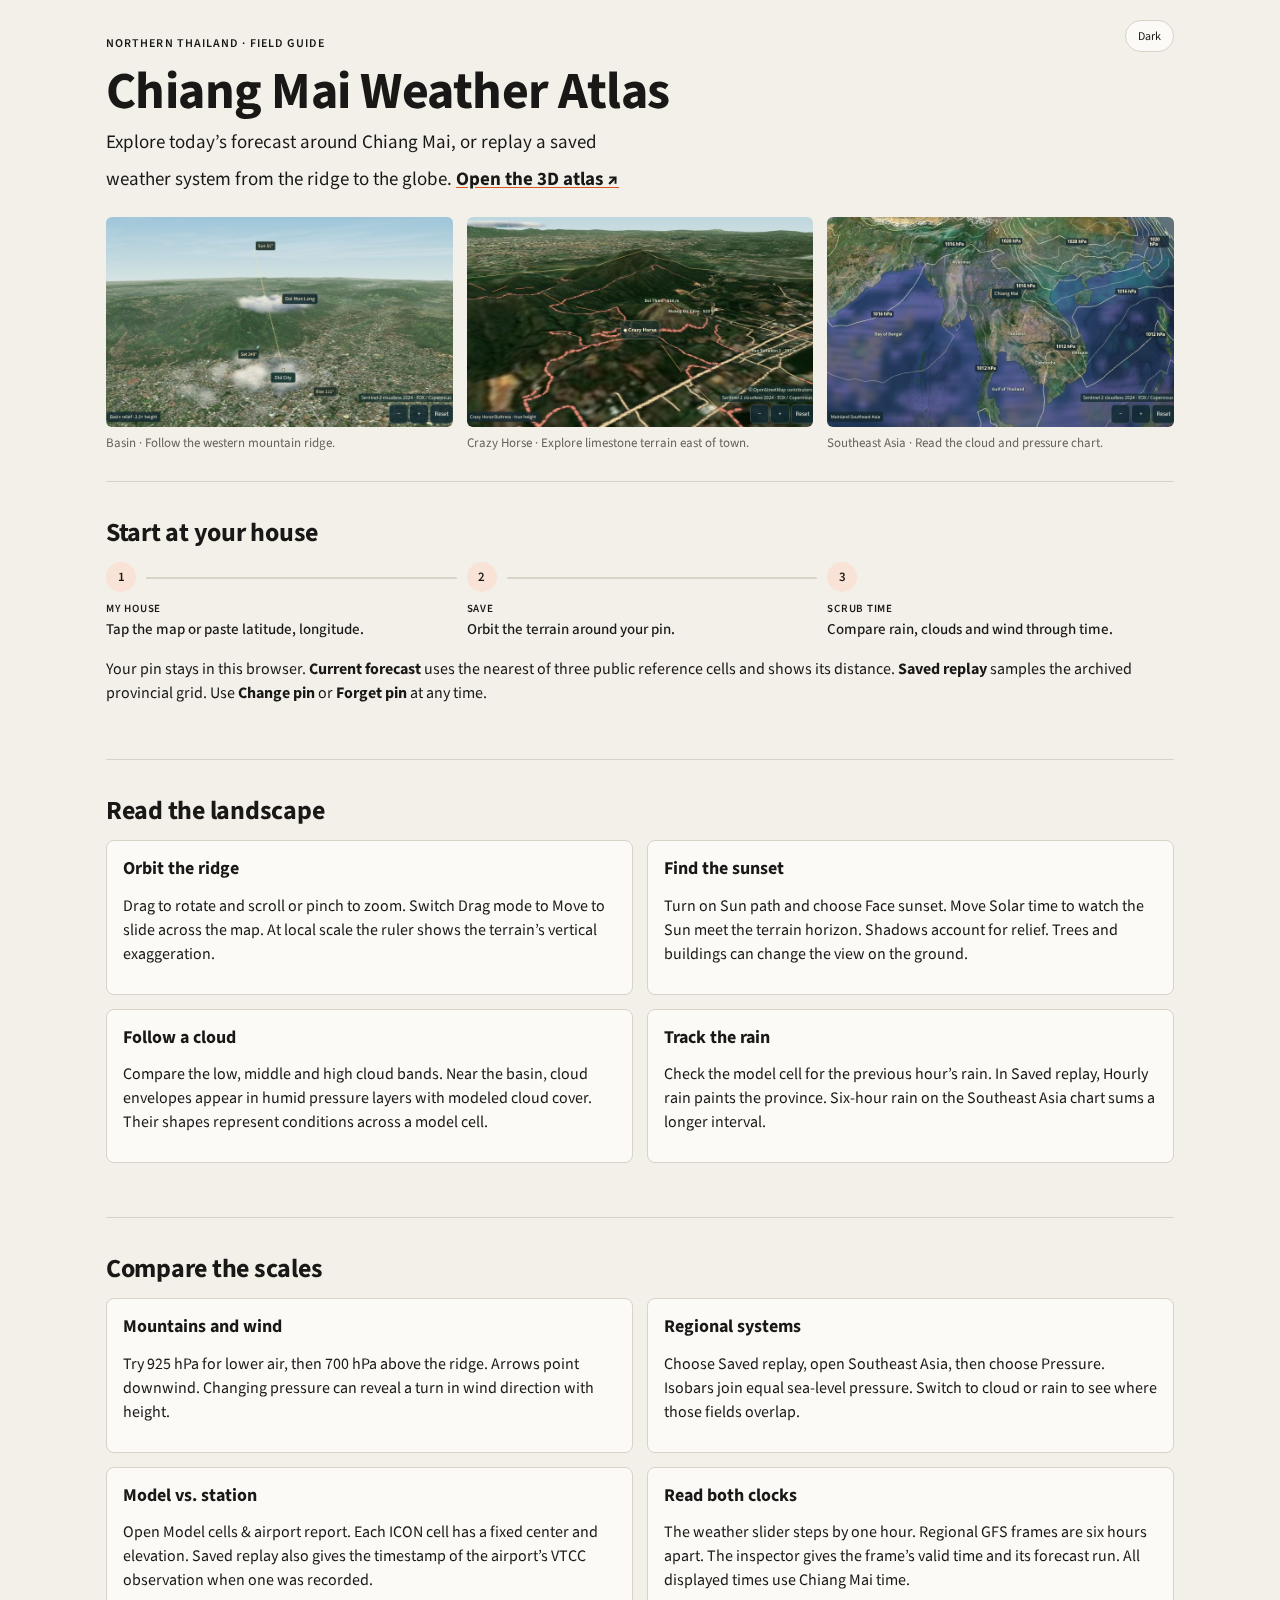
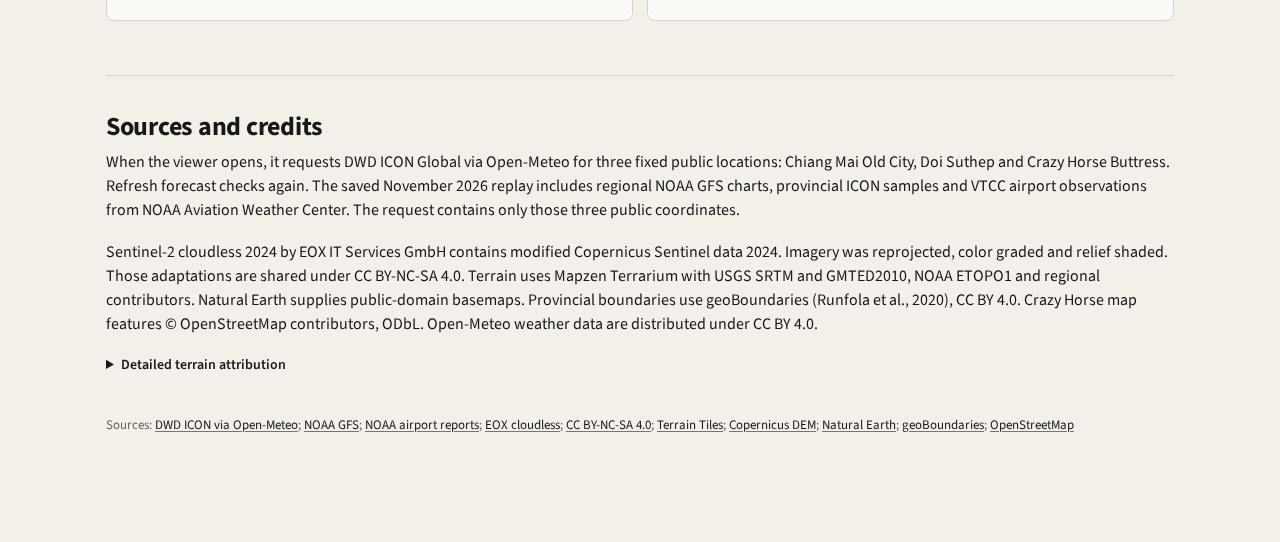
==== index.html @ d2d4d64f "Publish the Chiang Mai weather field guide and 3D explorer" ====
<!doctype html>
<html lang="en"><head><meta http-equiv="Content-Security-Policy" content="default-src 'none'; script-src 'self' 'sha256-xn8IYVAVYwqFWPfPCbntlvoXPFOeqC4NJc8bi4zVxy8='; connect-src 'self'; img-src 'self' data: blob:; style-src 'self' 'unsafe-inline'; font-src 'self'; base-uri 'none'; form-action 'none'; object-src 'none'"><meta name="robots" content="noindex, nofollow, noimageindex"><meta name="referrer" content="no-referrer"><meta charset="utf-8"><meta name="viewport" content="width=device-width,initial-scale=1"><meta name="color-scheme" content="light dark"><script>(function () {
  const root = document.documentElement;
  try {
    const saved = localStorage.getItem('page-render-theme');
    if (saved === 'light' || saved === 'dark') root.dataset.theme = saved;
  } catch (error) {}
  document.addEventListener('DOMContentLoaded', function () {
    const button = document.querySelector('.theme-switch');
    const system = matchMedia('(prefers-color-scheme: dark)');
    function dark() { return root.dataset.theme ? root.dataset.theme === 'dark' : system.matches; }
    function paint() {
      button.textContent = dark() ? 'Light' : 'Dark';
      button.setAttribute('aria-label', 'Switch to ' + (dark() ? 'light' : 'dark') + ' mode');
    }
    button.addEventListener('click', function () {
      root.dataset.theme = dark() ? 'light' : 'dark';
      try { localStorage.setItem('page-render-theme', root.dataset.theme); } catch (error) {}
      paint();
    });
    system.addEventListener('change', paint);
    paint();
  });
})();
</script><title>Chiang Mai Weather Atlas</title><style>
:root{--bg:#f3f0e9;--panel:#fbfaf6;--ink:#191817;--mut:#68635c;--hair:#d9d3c7;--track:#e7e2d7;--acc:#d9531e;--accs:#f8e3d6;--good:#2f7d4f;--goods:#f1f5ef;--warn:#805700;--warns:#f5ecd6;--bad:#b23a2e;--bads:#f7e8e4;--info:#435b72;--infos:#e7edf2;--font:"Inter","Helvetica Neue",Arial,sans-serif;--mono:"Inter","Helvetica Neue",Arial,sans-serif;--display:"Space Grotesk","Helvetica Neue",Arial,sans-serif;--code:"JetBrains Mono",ui-monospace,Menlo,monospace;--r:8px;--rs:6px;--pad:16px;--weight:700}
@media (prefers-color-scheme: dark){:root:not([data-theme="light"]){--bg:#0d0e10;--panel:#141518;--ink:#ece8e1;--mut:#8b8780;--hair:#24262a;--track:#17181b;--acc:#f2a541;--accs:#302415;--good:#5cc47e;--goods:#14291b;--warn:#f2c14e;--warns:#211b0d;--bad:#ef6a5a;--bads:#301a18;--info:#9bbad8;--infos:#192633}}
:root[data-theme="dark"]{--bg:#0d0e10;--panel:#141518;--ink:#ece8e1;--mut:#8b8780;--hair:#24262a;--track:#17181b;--acc:#f2a541;--accs:#302415;--good:#5cc47e;--goods:#14291b;--warn:#f2c14e;--warns:#211b0d;--bad:#ef6a5a;--bads:#301a18;--info:#9bbad8;--infos:#192633}
.theme-switch{position:absolute;top:20px;right:16px;background:var(--panel);color:var(--ink);border:1px solid var(--hair);border-radius:20px;padding:6px 12px;font-size:12px;min-height:32px}
@media (prefers-color-scheme: dark){:root:not([data-theme="light"]) .gallery-caption{position:absolute;left:0;right:0;bottom:0;padding:22px 8px 6px;background:linear-gradient(transparent,rgba(0,0,0,.85));color:#fff}:root:not([data-theme="light"]) .gallery-caption small{color:#cfcac2}:root:not([data-theme="light"]) .gallery-heading h2{font-family:"Archivo",sans-serif;text-transform:uppercase;letter-spacing:.02em;font-weight:800}}
:root[data-theme="dark"] .gallery-caption{position:absolute;left:0;right:0;bottom:0;padding:22px 8px 6px;background:linear-gradient(transparent,rgba(0,0,0,.85));color:#fff}:root[data-theme="dark"] .gallery-caption small{color:#cfcac2}:root[data-theme="dark"] .gallery-heading h2{font-family:"Archivo",sans-serif;text-transform:uppercase;letter-spacing:.02em;font-weight:800}
*{box-sizing:border-box;min-width:0}
html{-webkit-text-size-adjust:100%;overflow-wrap:anywhere}
body{margin:0;background:var(--bg);color:var(--ink);font:16px/1.5 var(--font);font-style:normal}
.wrap{max-width:1040px;margin:0 auto;padding:28px 16px 64px}
h1{font:var(--weight) clamp(30px,6vw,52px)/1.05 var(--display);letter-spacing:-.01em;margin:6px 0 10px}
h2{font:var(--weight) 26px/1.15 var(--display);letter-spacing:-.01em;margin:0 0 4px}
h3{font:700 18px/1.25 var(--font);margin:0 0 6px}
p{margin:8px 0 12px}code{font-family:var(--code);font-size:.82em;overflow-wrap:anywhere}
a{color:var(--acc);text-underline-offset:2px}a:focus-visible,summary:focus-visible,.tscroll:focus-visible{outline:2px solid var(--acc);outline-offset:3px}
section{padding:36px 0 8px;border-top:1px solid var(--hair);margin-top:28px}
.block{margin-bottom:18px}.block-label{margin-bottom:10px}
.eyebrow{font:600 12px/1.3 var(--mono);text-transform:uppercase;letter-spacing:.09em;color:var(--mut)}
.lab{font:600 11px/1.3 var(--mono);text-transform:uppercase;letter-spacing:.08em;color:var(--mut)}
.sub{color:var(--mut);margin:0 0 18px;max-width:64ch}.verdict,.size-lead{font-size:19px;max-width:60ch}
.panel{background:var(--panel);border:1px solid var(--hair);border-radius:var(--r);padding:16px}
.tone-accent{--tone:var(--acc);--soft:var(--accs)}.tone-good{--tone:var(--good);--soft:var(--goods)}
.tone-warn{--tone:var(--warn);--soft:var(--warns)}.tone-bad{--tone:var(--bad);--soft:var(--bads)}
.tone-info{--tone:var(--info);--soft:var(--infos)}.tone-mute{--tone:var(--mut);--soft:var(--track)}
.flow-row{list-style:none;padding:0;margin:14px 0 18px;display:grid;grid-auto-flow:column;grid-auto-columns:minmax(0,1fr);gap:14px}
.node{position:relative;display:flex;flex-direction:column;gap:10px;min-width:0}
.node .step{position:relative;z-index:1;width:30px;height:30px;border-radius:50%;background:var(--soft);color:var(--tone);font:600 13px/30px var(--mono);text-align:center;flex:0 0 30px}
.node:not(:last-child)::after{content:"";position:absolute;top:15px;left:40px;right:-4px;height:2px;border-radius:1px;background:var(--hair)}
.node .body{display:flex;flex-direction:column;gap:3px;min-width:0}
.node .k{font:600 11px/1.3 var(--mono);text-transform:uppercase;letter-spacing:.07em;color:var(--mut)}.node .v{font-size:15px;font-weight:500;line-height:1.35;color:var(--ink);overflow-wrap:anywhere}
.tiles{display:grid;grid-template-columns:repeat(auto-fit,minmax(min(140px,100%),1fr));gap:10px;margin:14px 0}
.tile{background:var(--panel);border:1px solid var(--hair);border-radius:var(--r);padding:14px}
.tile .n{font:var(--weight) clamp(26px,4.6vw,38px)/1 var(--display);letter-spacing:-.01em;color:var(--tone)}
.tile .t{font-size:13px;color:var(--mut);margin-top:6px}.tile.tone-warn,.tile.tone-bad{background:var(--soft)}
.brow{display:flex;flex-direction:column;gap:6px;margin:12px 0;font-size:14px}.brow:first-child{margin-top:0}
.bhead{display:flex;justify-content:space-between;align-items:baseline;gap:12px}
.bs{width:100%;height:10px;display:block;overflow:visible}.bl{color:var(--ink)}
.bv{font:600 14px/1.2 var(--mono);font-variant-numeric:tabular-nums;color:var(--ink);text-align:right;white-space:nowrap}
.track{fill:var(--track)}.fill{fill:var(--tone)}
.legend{display:flex;gap:14px;flex-wrap:wrap;font-size:12.5px;color:var(--mut);margin-top:8px}.sw{display:inline-block;width:10px;height:10px;border-radius:2px;margin-inline-end:5px;vertical-align:-1px;background:var(--tone)}
.tag{display:inline-block;font:600 12px/1 var(--mono);text-transform:uppercase;letter-spacing:.08em;padding:6px 9px;border-radius:var(--rs);background:var(--tone);color:var(--panel)}.threshold{stroke:var(--ink);stroke-width:1;vector-effect:non-scaling-stroke}
.card-grid{display:grid;gap:14px;margin-top:14px}.card{background:var(--panel);border:1px solid var(--hair);border-radius:var(--r);padding:var(--pad)}
.card.compact{padding:14px}.chead{position:relative}.ranked>.chead{padding-inline-start:60px;min-height:46px}
.rank{position:absolute;inset-inline-start:0;top:0;font:var(--weight) 46px/.9 var(--display);letter-spacing:-.01em;color:var(--acc);max-width:54px;overflow-wrap:anywhere}
.meta{display:flex;gap:6px;flex-wrap:wrap}.chip{display:inline-block;font-size:12px;padding:3px 8px;border-radius:var(--rs);background:var(--soft);color:var(--tone)}
h2 .chip{font:600 11px/1.3 var(--mono);text-transform:uppercase;vertical-align:middle;letter-spacing:.08em}
.today{font-size:14.5px;margin:12px 0 10px}.today .lab{margin-inline-end:6px}.facts{margin:6px 0 8px;padding-inline-start:18px;font-size:14px}.facts li{margin:3px 0}
.fold{margin-top:10px;font-size:14px}.fold summary{cursor:pointer;color:var(--acc);font-weight:600}.fold p{color:var(--mut);margin:8px 0 0}
.callout-panel{background:var(--soft);border-radius:var(--r);padding:var(--pad)}.callout-panel .lab{color:var(--tone);margin-bottom:8px}
.nogrid{display:flex;flex-wrap:wrap;gap:6px;margin-top:10px}.nogrid .chip{font-size:13px;border:1px solid var(--hair);padding:4px 8px}
.xrow{display:grid;grid-template-columns:repeat(auto-fit,minmax(min(240px,100%),1fr));gap:10px;margin-top:8px}
.xcard{background:var(--panel);border:1px solid var(--hair);border-radius:var(--r);padding:12px;font-size:13.5px}.xcard p{margin:5px 0 6px}.xwho{font-weight:700}.xd{font-weight:400;color:var(--mut);font-size:12px;margin-inline-start:4px}
.twocol,.cols-2{display:grid;grid-template-columns:repeat(2,minmax(0,1fr));gap:14px}.cols-3{grid-template-columns:repeat(3,minmax(0,1fr))}.cols-1{grid-template-columns:minmax(0,1fr)}
table{width:100%;border-collapse:collapse;font-size:14px;min-width:480px}
th{font:600 11px/1.3 var(--mono);text-transform:uppercase;letter-spacing:.06em;color:var(--mut);text-align:left;padding:8px;border-bottom:1px solid var(--hair)}
td{padding:9px 8px;border-bottom:1px solid var(--hair);vertical-align:top;max-width:400px}td[class^=tone-]{color:var(--tone)}.numeric{text-align:right;font-variant-numeric:tabular-nums}.m{color:var(--mut);font-size:13px}.tscroll{overflow-x:auto;max-width:100%}
.gloss{display:flex;gap:8px 18px;flex-wrap:wrap;font-size:13.5px;color:var(--mut);margin:14px 0 0}.gloss b{color:var(--ink)}
.image-grid{display:grid;grid-template-columns:repeat(auto-fill,minmax(min(var(--image-min),100%),1fr));gap:14px}
figure{margin:0}.image-box{aspect-ratio:8/5;background:var(--track);border-radius:var(--rs);overflow:hidden}.image-box a{display:block;height:100%}.image-box img{width:100%;height:100%;display:block}.fit-cover{object-fit:cover}.fit-contain{object-fit:contain}
figcaption,.note{font-size:13px;color:var(--mut);margin:6px 0 0}
.timeline-row{display:grid;grid-template-columns:minmax(70px,140px) minmax(0,1fr);gap:14px;padding:12px 0}.timeline-row+.timeline-row{border-top:1px solid var(--hair)}.when{font:500 12px/1.5 var(--mono);color:var(--tone)}
.kv-grid{display:grid;gap:14px;margin:0}.kv-grid dd{margin:6px 0 0}.text .tone-mute{color:var(--mut)}.text .tone-good,.text .tone-warn,.text .tone-bad,.text .tone-info{color:var(--tone)}
footer{margin-top:40px;font-size:13px;color:var(--mut)}
@media(max-width:720px){
 .tiles{grid-template-columns:repeat(2,minmax(0,1fr))}
 .compact,.twocol,.kv-grid{grid-template-columns:minmax(0,1fr)}
 .flow-row{grid-auto-flow:row;gap:0}.node{flex-direction:row;gap:14px;padding-bottom:16px}.node:last-child{padding-bottom:0}
 .node:not(:last-child)::after{top:34px;bottom:4px;left:14px;right:auto;width:2px;height:auto}.node .body{padding-top:5px}.rank{font-size:36px}.ranked>.chead{padding-inline-start:48px}
}

.block.bars{background:var(--panel);border:1px solid var(--hair);border-radius:var(--r);padding:16px}
.card .block.bars{background:none;border:0;padding:0;margin:10px 0}
.callout-panel.tone-bad{background:var(--panel);border:1px solid var(--hair)}
.cardlink{margin:8px 0 0;font-size:14px}
.verdict{margin-bottom:24px}

/* Ink applies to all report blocks through the shared tokens. */
[data-page-theme="ink"] h3{font-family:var(--display)}
[data-page-theme="ink"] .wrap{max-width:1100px;position:relative}
[data-page-theme="ink"] header{padding-inline-end:76px}
[data-page-theme="ink"] .tag{background:var(--soft);color:var(--tone)}
/* Ink orange cannot reach 4.5:1 as text on its own tint, so accent text on a tint uses ink. */
[data-page-theme="ink"] .chip.tone-accent,[data-page-theme="ink"] .tag.tone-accent,[data-page-theme="ink"] .node.tone-accent .step,[data-page-theme="ink"] .callout-panel.tone-accent .lab{color:var(--ink)}
[data-page-theme="ink"] a,[data-page-theme="ink"] .fold summary{color:var(--ink);text-decoration-color:var(--acc)}
[data-page-theme="ink"] .eyebrow{color:var(--ink)}
button,textarea{font:inherit}
button{cursor:pointer}
button:focus-visible,textarea:focus-visible{outline:2px solid var(--acc);outline-offset:3px}
.gallery-tabs{position:sticky;top:0;z-index:5;display:flex;gap:18px;max-width:100%;overflow-x:auto;background:var(--bg);padding:12px 0;border-bottom:1px solid var(--hair);scrollbar-width:thin}
.gallery-tabs a{flex-shrink:0;color:var(--mut);font-size:14px;font-weight:600;text-decoration:none;padding-bottom:4px}
.gallery-tabs a[aria-current]{color:var(--ink);box-shadow:0 2px 0 var(--acc)}
.gallery-group{padding:22px 0 6px;margin:0;border:0;scroll-margin-top:65px}
.gallery-heading{display:flex;justify-content:space-between;align-items:baseline;gap:10px}
.gallery-heading h2{font-size:20px;margin:0}
.gallery-count{color:var(--mut);font-size:12px;white-space:nowrap}
.gallery-sub{color:var(--mut);font-size:13px;margin:2px 0 12px}
.gallery-grid{display:grid;grid-template-columns:repeat(2,minmax(0,1fr));gap:10px}
.gallery-grid.square{grid-template-columns:repeat(3,minmax(0,1fr))}
.gallery-tile{display:block;position:relative;background:none;border:0;padding:0;color:var(--ink);text-align:left;width:100%}
.gallery-tile img{display:block;width:100%;aspect-ratio:16/10;object-fit:cover;background:var(--track);border-radius:6px}
.square .gallery-tile img{aspect-ratio:1}
.gallery-caption{display:block;padding:5px 1px 0}
.gallery-caption b,.gallery-caption small{display:block;white-space:nowrap;overflow:hidden;text-overflow:ellipsis}
.gallery-caption b{font-size:13px;font-weight:600}
.gallery-caption small{font-size:12px;color:var(--mut)}
.square .gallery-caption small{display:none}
.gallery-flag,.gallery-mark:not(:empty){position:absolute;top:6px;right:6px;padding:2px 7px;border-radius:12px;background:var(--panel);color:var(--warn);font-size:11px;font-weight:700;border:1px solid var(--warn)}
.gallery-mark{pointer-events:none;text-transform:capitalize}
.gallery-tile[data-verdict="keep"] .gallery-mark{color:var(--good);background:var(--goods);border-color:var(--good)}
.gallery-tile[data-verdict="change"] .gallery-mark{color:var(--warn);background:var(--warns)}
.gallery-tile[data-verdict="redo"] .gallery-mark{color:var(--bad);background:var(--bads);border-color:var(--bad)}
.gallery-tile[data-verdict]:not([data-verdict=""]) .gallery-flag{display:none}
body:has(.gallery-bar){padding-bottom:90px}
/* A shared dock keeps multiple gallery summaries from covering each other. */
.gallery-dock{position:fixed;bottom:0;left:0;right:0;z-index:6;max-height:30vh;overflow:auto;background:var(--panel);border-top:1px solid var(--hair)}
.gallery-bar{padding:10px 16px;display:flex;align-items:center;justify-content:space-between;gap:12px;flex-wrap:wrap}
.gallery-bar:last-child{padding-bottom:calc(10px + env(safe-area-inset-bottom))}
.gallery-bar>div{flex:1;font-size:13px;color:var(--mut)}
.gallery-save{display:block;font-size:11px}
.gallery-copy{border:0;background:var(--ink);color:var(--bg);border-radius:8px;padding:10px 16px;font-size:14px;font-weight:700}
.gallery-copybox{flex-basis:100%;width:100%;background:var(--bg);color:var(--ink)}
.gallery-open{overflow:hidden}
.gallery-view{position:fixed;inset:0;width:100%;max-width:none;height:100%;height:100dvh;max-height:none;margin:0;padding:0;border:0;background:#08090a;color:#fff}
.gallery-view[open]{display:flex;flex-direction:column}
.gallery-view::backdrop{background:#08090a}
.gallery-top{display:flex;align-items:center;justify-content:space-between;padding:10px 12px;font-size:13px}
.gallery-close{color:#fff;background:none;border:1px solid #777;border-radius:6px;padding:6px 12px}
.gallery-image{flex:1;min-height:0;display:flex;justify-content:center;align-items:center;padding:8px;touch-action:pan-y}
.gallery-image img{max-width:100%;max-height:100%;object-fit:contain}
.gallery-live{width:100%;height:100%;border:0;background:#fff}
.gallery-image [hidden]{display:none}
.gallery-panel{background:var(--panel);color:var(--ink);padding:12px 16px calc(14px + env(safe-area-inset-bottom));max-height:55vh;overflow:auto}
.gallery-panel h3{font:700 18px/1.2 var(--display);margin:0}
.gallery-line,.gallery-note{font-size:13px;margin:2px 0 0;color:var(--mut);white-space:pre-wrap}
.gallery-choices{display:grid;grid-template-columns:repeat(3,minmax(0,1fr));gap:8px;margin:12px 0 8px}
.gallery-choices button{background:var(--bg);color:var(--ink);border:1px solid var(--hair);border-radius:8px;padding:11px 0;font-size:14px;font-weight:700}
.gallery-choices [data-verdict="keep"][aria-pressed="true"]{background:var(--goods);color:var(--good);border-color:var(--good)}
.gallery-choices [data-verdict="change"][aria-pressed="true"]{background:var(--warns);color:var(--warn);border-color:var(--warn)}
.gallery-choices [data-verdict="redo"][aria-pressed="true"]{background:var(--bads);color:var(--bad);border-color:var(--bad)}
.gallery-note-label{font-size:12px;color:var(--mut)}
.gallery-input{display:block;width:100%;background:var(--bg);color:var(--ink);border:1px solid var(--hair);border-radius:8px;padding:9px;font-size:14px;resize:vertical;min-height:44px;max-height:120px}
.gallery-navigation{display:flex;justify-content:space-between;margin-top:8px}
.gallery-navigation button{background:none;border:0;color:var(--mut);font-size:14px;padding:6px 0;min-height:36px}
.wrap:has(.gallery-root)>header h1{font-size:26px}
.wrap:has(.gallery-root)>header .verdict{font-size:15px;color:var(--mut);margin:6px 0 12px}
@media(min-width:700px){.gallery-grid{grid-template-columns:repeat(3,minmax(0,1fr))}.gallery-grid.square{grid-template-columns:repeat(5,minmax(0,1fr))}}
@media(min-width:1000px){.gallery-grid{grid-template-columns:repeat(4,minmax(0,1fr))}.gallery-grid.square{grid-template-columns:repeat(7,minmax(0,1fr))}}

[data-page-theme="ink"] .callout-panel.tone-accent{color:#ece8e1}
[data-page-theme="ink"] .rank,[data-page-theme="ink"] .node.tone-accent .k,[data-page-theme="ink"] .tile.tone-accent .n{color:var(--ink)}
[data-page-theme="ink"] td.tone-accent,[data-page-theme="ink"] .timeline-row.tone-accent .when{color:var(--ink)}

.gallery-pick{margin:12px 0 4px;padding:12px;background:var(--panel);border:1px solid var(--hair);border-radius:8px}
.gallery-pick-opts{display:flex;flex-wrap:wrap;gap:8px}
.gallery-pick-opt{display:flex;align-items:center;gap:6px;border:1px solid var(--hair);border-radius:8px;padding:8px 12px;font-size:14px;font-weight:600;background:var(--bg);cursor:pointer}
.gallery-pick-opt:has(input:checked){border-color:var(--good);background:var(--goods);color:var(--good)}
.gallery-rec{font-size:13px;color:var(--mut);margin:8px 0 0}
.gallery-pick-note{display:block;width:100%;margin-top:8px;background:var(--bg);color:var(--ink);border:1px solid var(--hair);border-radius:8px;padding:9px;font-size:14px;resize:vertical;min-height:44px;max-height:120px}
</style><link rel="stylesheet" href="observatory/friends.css"></head><body data-page-theme="ink"><main class="wrap"><button type="button" class="theme-switch" aria-label="Switch to dark mode">Dark</button><header><p class="eyebrow">Northern Thailand · Field guide</p><h1>Chiang Mai Weather Atlas</h1><p class="verdict">Explore today’s forecast around Chiang Mai, or replay a saved weather system from the ridge to the globe. <a href="observatory.html" rel="noopener noreferrer">Open the 3D atlas ↗</a></p></header><div class="block images"><div class="image-grid" style="--image-min:270px"><figure><div class="image-box"><a href="observatory.html" rel="noopener noreferrer"><img class="fit-cover" src="observatory/guide-basin.jpg" alt="3D terrain of the Chiang Mai basin and western ridge" loading="lazy"></a></div><figcaption>Basin · Follow the western mountain ridge.</figcaption></figure><figure><div class="image-box"><a href="observatory.html?view=crag" rel="noopener noreferrer"><img class="fit-cover" src="observatory/guide-crag.jpg" alt="Oblique detail of Crazy Horse Buttress" loading="lazy"></a></div><figcaption>Crazy Horse · Explore limestone terrain east of town.</figcaption></figure><figure><div class="image-box"><a href="observatory.html?view=region&amp;weather=replay&amp;chart=composite" rel="noopener noreferrer"><img class="fit-cover" src="observatory/guide-region.jpg" alt="Regional map across mainland Southeast Asia" loading="lazy"></a></div><figcaption>Southeast Asia · Read the cloud and pressure chart.</figcaption></figure></div></div>
<section class="block section"><h2>Start at your house</h2><div class="block flow"><ol class="flow-row"><li class="node tone-accent"><span class="step">1</span><span class="body"><span class="k">My house</span><span class="v">Tap the map or paste latitude, longitude.</span></span></li><li class="node tone-accent"><span class="step">2</span><span class="body"><span class="k">Save</span><span class="v">Orbit the terrain around your pin.</span></span></li><li class="node tone-accent"><span class="step">3</span><span class="body"><span class="k">Scrub time</span><span class="v">Compare rain, clouds and wind through time.</span></span></li></ol></div>
<div class="block text"><div class="tone-accent size-normal"><p class="">Your pin stays in this browser. <b>Current forecast</b> uses the nearest of three public reference cells and shows its distance. <b>Saved replay</b> samples the archived provincial grid. Use <b>Change pin</b> or <b>Forget pin</b> at any time.</p></div></div>
</section>
<section class="block section"><h2>Read the landscape</h2><div class="block cards"><div class="card-grid compact cols-2"><article class="card"><div class="chead"><h3>Orbit the ridge</h3><div class="meta"></div></div><p class="">Drag to rotate and scroll or pinch to zoom. Switch Drag mode to Move to slide across the map. At local scale the ruler shows the terrain’s vertical exaggeration.</p></article><article class="card"><div class="chead"><h3>Find the sunset</h3><div class="meta"></div></div><p class="">Turn on Sun path and choose Face sunset. Move Solar time to watch the Sun meet the terrain horizon. Shadows account for relief. Trees and buildings can change the view on the ground.</p></article><article class="card"><div class="chead"><h3>Follow a cloud</h3><div class="meta"></div></div><p class="">Compare the low, middle and high cloud bands. Near the basin, cloud envelopes appear in humid pressure layers with modeled cloud cover. Their shapes represent conditions across a model cell.</p></article><article class="card"><div class="chead"><h3>Track the rain</h3><div class="meta"></div></div><p class="">Check the model cell for the previous hour’s rain. In Saved replay, Hourly rain paints the province. Six-hour rain on the Southeast Asia chart sums a longer interval.</p></article></div></div>
</section>
<section class="block section"><h2>Compare the scales</h2><div class="block cards"><div class="card-grid compact cols-2"><article class="card"><div class="chead"><h3>Mountains and wind</h3><div class="meta"></div></div><p class="">Try 925 hPa for lower air, then 700 hPa above the ridge. Arrows point downwind. Changing pressure can reveal a turn in wind direction with height.</p></article><article class="card"><div class="chead"><h3>Regional systems</h3><div class="meta"></div></div><p class="">Choose Saved replay, open Southeast Asia, then choose Pressure. Isobars join equal sea-level pressure. Switch to cloud or rain to see where those fields overlap.</p></article><article class="card"><div class="chead"><h3>Model vs. station</h3><div class="meta"></div></div><p class="">Open Model cells &amp; airport report. Each ICON cell has a fixed center and elevation. Saved replay also gives the timestamp of the airport’s VTCC observation when one was recorded.</p></article><article class="card"><div class="chead"><h3>Read both clocks</h3><div class="meta"></div></div><p class="">The weather slider steps by one hour. Regional GFS frames are six hours apart. The inspector gives the frame’s valid time and its forecast run. All displayed times use Chiang Mai time.</p></article></div></div>
</section>
<section class="block section"><h2 id="credits">Sources and credits</h2><div class="block text"><div class="tone-accent size-normal"><p class="">When the viewer opens, it requests DWD ICON Global via Open-Meteo for three fixed public locations: Chiang Mai Old City, Doi Suthep and Crazy Horse Buttress. Refresh forecast checks again. The saved November 2026 replay includes regional NOAA GFS charts, provincial ICON samples and VTCC airport observations from NOAA Aviation Weather Center. The request contains only those three public coordinates.</p></div></div>
<div class="block text"><div class="tone-accent size-normal"><p class="">Sentinel-2 cloudless 2024 by EOX IT Services GmbH contains modified Copernicus Sentinel data 2024. Imagery was reprojected, color graded and relief shaded. Those adaptations are shared under CC BY-NC-SA 4.0. Terrain uses Mapzen Terrarium with USGS SRTM and GMTED2010, NOAA ETOPO1 and regional contributors. Natural Earth supplies public-domain basemaps. Provincial boundaries use geoBoundaries (Runfola et al., 2020), CC BY 4.0. Crazy Horse map features © OpenStreetMap contributors, ODbL. Open-Meteo weather data are distributed under CC BY 4.0.</p></div></div>
<div class="block fold"><details class="fold"><summary>Detailed terrain attribution</summary><p class="">The crag terrain was produced using Copernicus WorldDEM-30 © DLR e.V. 2010-2014 and © Airbus Defence and Space GmbH 2014-2018 provided under COPERNICUS by the European Union and ESA; all rights reserved. <a href="https://github.com/tilezen/joerd/blob/master/docs/attribution.md" rel="noopener noreferrer">Terrain Tiles source attributions</a> · <a href="https://doi.org/10.5270/ESA-c5d3d65" rel="noopener noreferrer">Copernicus DEM licence and citation</a> · <a href="https://creativecommons.org/licenses/by/4.0/" rel="noopener noreferrer">CC BY 4.0</a>.</p></details></div>
<footer class="block footer">Sources: <a href="https://open-meteo.com/en/docs/dwd-api" rel="noopener noreferrer">DWD ICON via Open-Meteo</a>; <a href="https://registry.opendata.aws/noaa-gfs-bdp-pds/" rel="noopener noreferrer">NOAA GFS</a>; <a href="https://aviationweather.gov/data/api/" rel="noopener noreferrer">NOAA airport reports</a>; <a href="https://cloudless.eox.at/" rel="noopener noreferrer">EOX cloudless</a>; <a href="https://creativecommons.org/licenses/by-nc-sa/4.0/" rel="noopener noreferrer">CC BY-NC-SA 4.0</a>; <a href="https://registry.opendata.aws/terrain-tiles/" rel="noopener noreferrer">Terrain Tiles</a>; <a href="https://registry.opendata.aws/copernicus-dem/" rel="noopener noreferrer">Copernicus DEM</a>; <a href="https://www.naturalearthdata.com/" rel="noopener noreferrer">Natural Earth</a>; <a href="https://www.geoboundaries.org/" rel="noopener noreferrer">geoBoundaries</a>; <a href="https://www.openstreetmap.org/copyright" rel="noopener noreferrer">OpenStreetMap</a></footer>
</section>
</main></body></html>
---- observatory/friends.css ----
@font-face{font-family:"Source Sans 3";src:url("sourcesans.otf") format("opentype");font-weight:200 900;font-display:swap}
:root{--font:"Source Sans 3",Arial,sans-serif;--mono:var(--font);--display:var(--font)}
[data-page-theme] header .verdict a{display:inline-block;margin-top:.5rem;font-weight:700}
[data-page-theme] .image-box{aspect-ratio:1.65}
.explorer{margin:0;color:#1b302c;background:#f1f1e8;font:16px/1.42 var(--font);color-scheme:light}
.explorer *{box-sizing:border-box}.explorer [hidden]{display:none!important}.explorer button,.explorer input,.explorer select{font:inherit;accent-color:#52694e}.explorer button,.explorer select{cursor:pointer}
.mast{background:#162a2c;display:flex;justify-content:space-between;align-items:center;padding:12px clamp(12px,3vw,46px);gap:12px}.mast a{color:#f4eed9;text-decoration:none;font-size:15px}.mast a:first-child{font-size:20px}.mast b{font-weight:450;color:#c2d4c3}
.workspace{max-width:1700px;margin:auto;padding:16px clamp(10px,2vw,34px) 32px;display:grid;grid-template-columns:minmax(0,1fr) minmax(238px,290px);gap:20px;align-items:start}.map-col{min-width:0}.locations,.actions,.scrub,.timehead,.range-ends,.setting{display:flex;align-items:center;gap:6px}.locations{flex-wrap:wrap;margin-bottom:10px}.locations button,.inspector button,.scrub button,.setting select{background:#fdfbf3;border:1px solid #bbcab9;color:#233c31;border-radius:5px;min-height:36px;padding:5px 10px}.locations [aria-pressed=true],#play[aria-pressed=true]{background:#284638;color:#fffbec;border-color:#284638}
#orbit .aw-flight,#orbit .aw-details,#orbit .aw-controls{display:none}
#orbit .aw{border-radius:8px;font-family:var(--font)}#orbit .aw .aw-stage{height:clamp(420px,62vh,760px)}#orbit .aw-status{font-size:13px}#orbit .aw-status,#orbit .aw-caption,#orbit .aw-observation{font-family:var(--font)}
.timebox{margin-top:10px;background:#e3e8db;border-radius:6px;padding:10px 13px}.timehead,.range-ends{justify-content:space-between}.timehead strong{font-size:19px}.timehead span,.range-ends,.inspector small{font-size:13px;color:#455a4f}.scrub{margin-top:6px}.scrub input{min-width:60px;flex:1;margin-left:4px}.range-ends{margin-top:3px}
.inspector{padding-top:4px;min-width:0}.inspector h1{font-size:26px;line-height:1.1;margin:3px 0 14px}.inspector fieldset,.inspector details{border:0;border-top:1px solid #b6c4b3;margin:0 0 9px;padding:7px 0 3px}.inspector legend,.inspector summary{font-weight:650;font-size:17px;padding-right:7px}.inspector summary{cursor:pointer}.switches{display:grid;grid-template-columns:repeat(2,minmax(0,1fr));gap:2px}.switches label{display:flex;align-items:center;gap:6px;min-height:30px}.setting{font-size:14px;margin:5px 0}.setting select{margin-left:auto;max-width:70%;min-height:31px;padding:2px 3px}.solar{display:block;margin-top:7px}.solar output{float:right}.solar input{display:block;width:100%;margin:0 0 5px}.inspector small{display:block;line-height:1.28;margin:5px 0}.inspector .quiet{min-height:28px;font-size:14px}.credits{display:block;margin-top:8px;color:#304c3b}.inspector p{font-size:15px;line-height:1.4;margin:7px 0}.explorer :focus-visible{outline:3px solid #a67124;outline-offset:2px}
@media(max-width:840px){.workspace{grid-template-columns:minmax(0,1fr);gap:13px}.inspector{display:grid;grid-template-columns:repeat(2,minmax(0,1fr));gap:8px 18px}.inspector h1{grid-column:1/-1;margin-bottom:0}.inspector>small,.credits{align-self:end}#orbit .aw .aw-stage{height:clamp(350px,55vh,580px)}}
@media(max-width:510px){.mast{padding:10px 12px}.mast a:first-child{font-size:17px}.workspace{padding:8px 8px 24px}.locations{gap:4px}.locations button{font-size:14px;min-height:36px;padding:3px 7px}#orbit .aw .aw-stage{height:clamp(315px,48vh,440px)}.timebox{padding:7px 9px}.timehead{align-items:baseline;flex-wrap:wrap}.timehead strong{font-size:17px}.inspector{grid-template-columns:1fr}.inspector fieldset{margin-bottom:0}.inspector h1{font-size:22px;margin:4px 0}.scrub{gap:3px}.scrub button{padding:3px 8px}.inspector .setting select{margin-left:10px}.switches{grid-template-columns:repeat(3,minmax(0,1fr))}.switches label{font-size:14px}}

.weather-source{display:flex;gap:8px;align-items:center;flex-wrap:wrap}.weather-source select,.weather-source button{font:inherit;font-size:14px;background:#fdfbf3;border:1px solid #aabca6;border-radius:4px;padding:3px 8px;color:#223829;min-height:32px}.weather-source label{font-weight:600}.weather-source select{margin-left:4px}.weather-source button:disabled,.inspector select:disabled{opacity:.64}.timebox #weather-status{font-size:14px;line-height:1.25;margin:4px 0 8px;color:#375142}
body[data-weather-mode=live] #house-panel>h3,body[data-weather-mode=live] #house-panel>[data-source],body[data-weather-mode=live] #house-panel>.house-metrics{display:none}.live-house{display:none}body[data-weather-mode=live] .live-house{display:block}.live-house p{font-size:15px;margin:5px 0}.aw .sun-map-tag{position:absolute;pointer-events:none;transform:translate(5px,-100%);background:#21302aeb;color:#fff2bb;padding:2px 5px;border-radius:3px;font-size:11px}
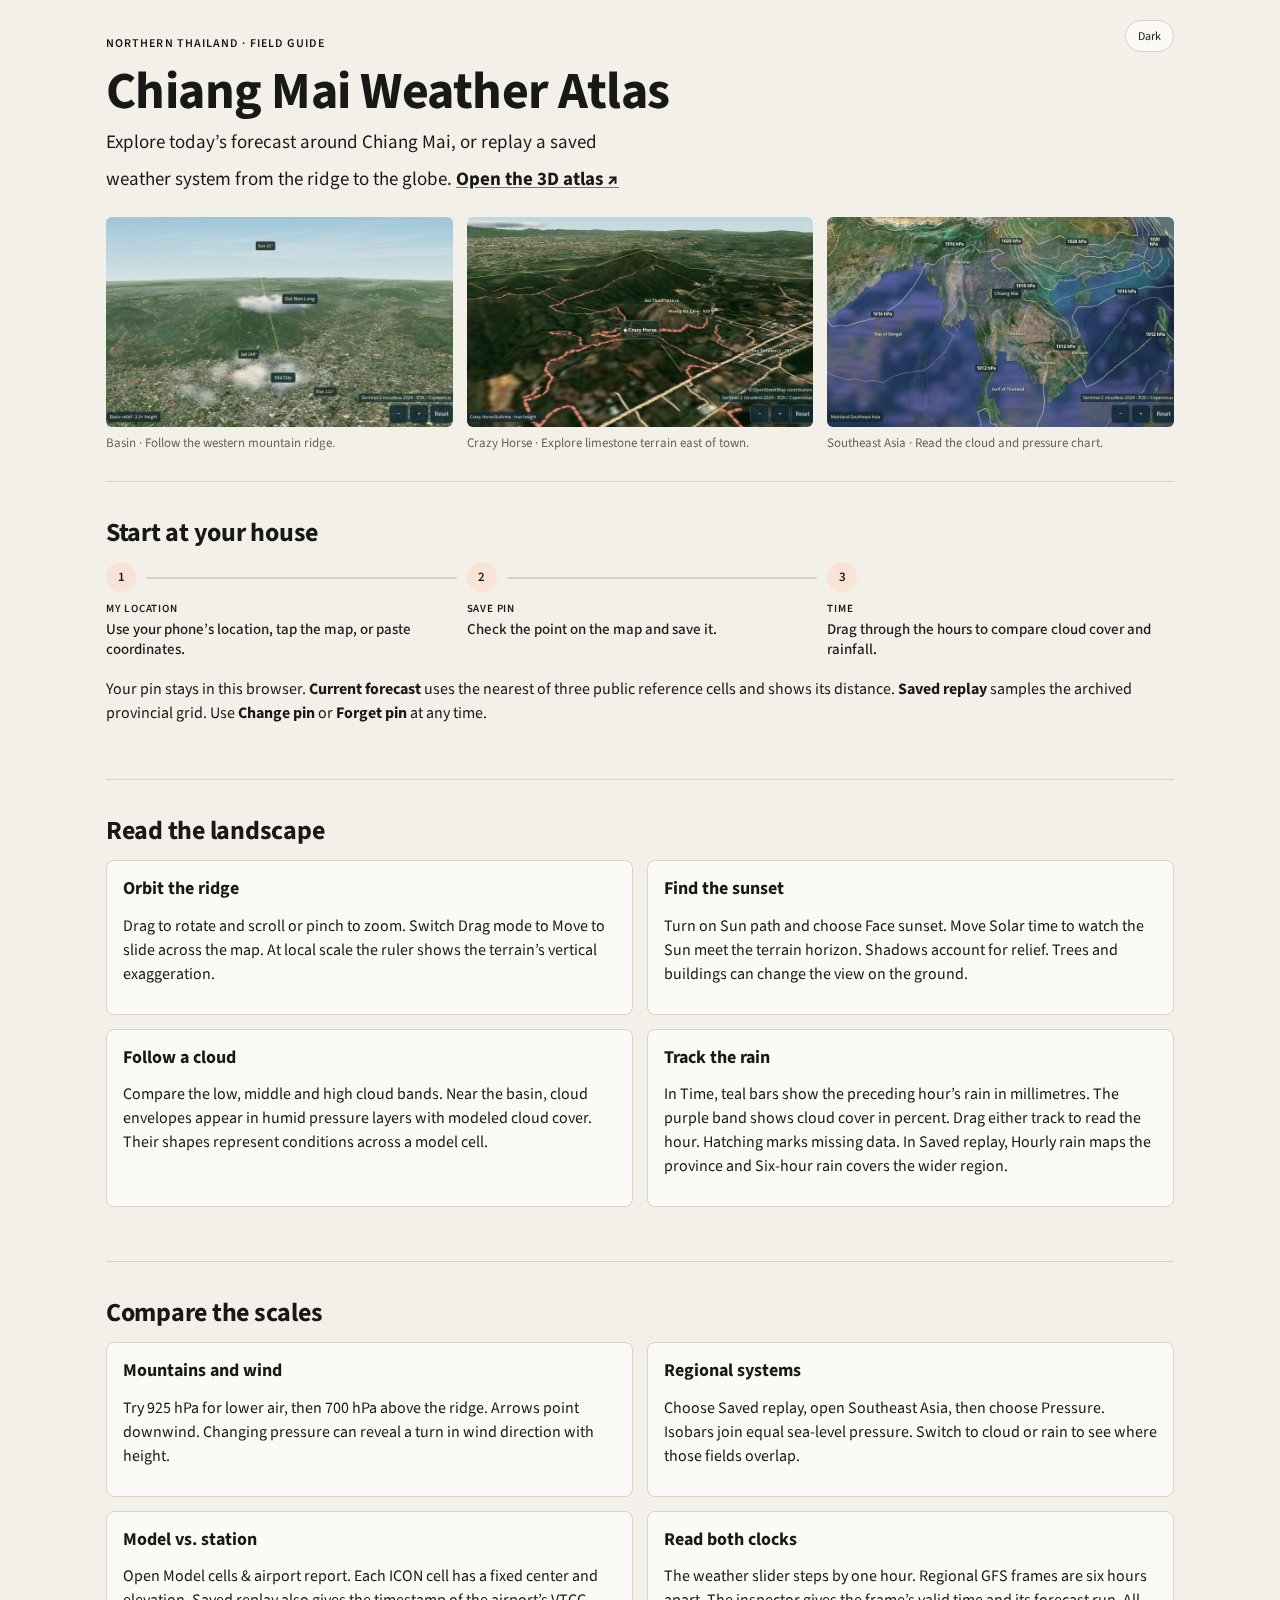
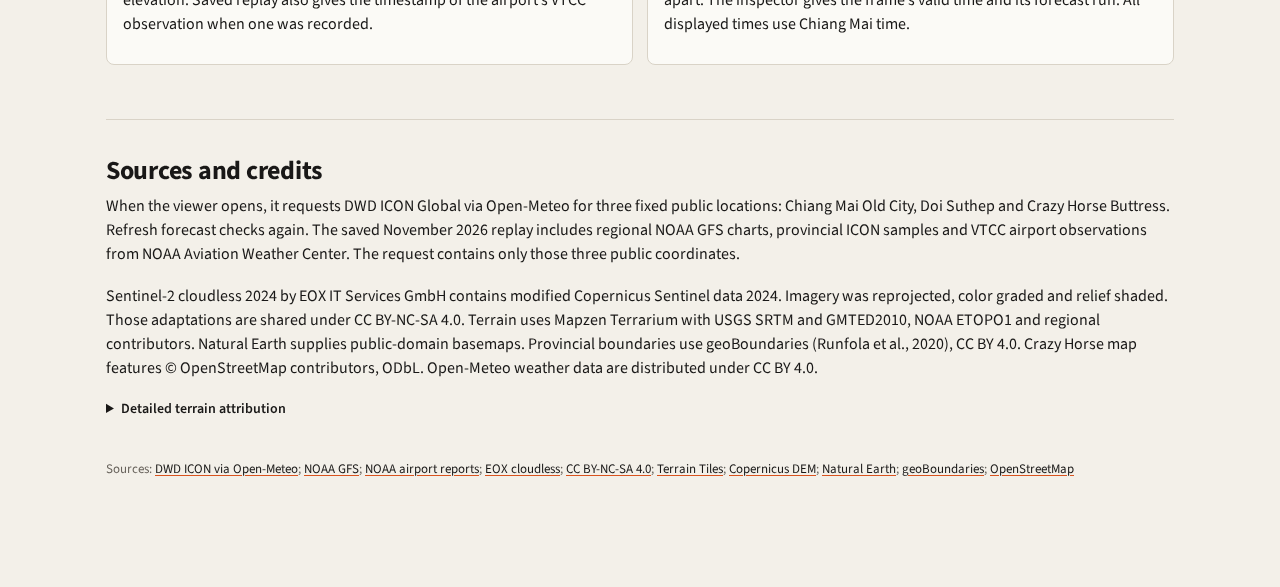
==== commit f9cc0da5: "Give phones a full-screen weather map with location and hourly rain and cloud tracks" ====
--- a/index.html
+++ b/index.html
@@ -1,5 +1,5 @@
 <!doctype html>
-<html lang="en"><head><meta http-equiv="Content-Security-Policy" content="default-src 'none'; script-src 'self' 'sha256-xn8IYVAVYwqFWPfPCbntlvoXPFOeqC4NJc8bi4zVxy8='; connect-src 'self'; img-src 'self' data: blob:; style-src 'self' 'unsafe-inline'; font-src 'self'; base-uri 'none'; form-action 'none'; object-src 'none'"><meta name="robots" content="noindex, nofollow, noimageindex"><meta name="referrer" content="no-referrer"><meta charset="utf-8"><meta name="viewport" content="width=device-width,initial-scale=1"><meta name="color-scheme" content="light dark"><script>(function () {
+<html lang="en"><head><meta http-equiv="Content-Security-Policy" content="default-src 'none'; script-src 'self' 'sha256-xn8IYVAVYwqFWPfPCbntlvoXPFOeqC4NJc8bi4zVxy8=' 'sha256-tQg6n19/3qbH5spwnn27uJ1x4dpt/6bonpk1ryoSunE='; connect-src 'self'; img-src 'self' data: blob:; style-src 'self' 'unsafe-inline'; font-src 'self'; base-uri 'none'; form-action 'none'; object-src 'none'"><meta name="robots" content="noindex, nofollow, noimageindex"><meta name="referrer" content="no-referrer"><meta charset="utf-8"><meta name="viewport" content="width=device-width,initial-scale=1"><meta name="color-scheme" content="light dark"><script>(function () {
   const root = document.documentElement;
   try {
     const saved = localStorage.getItem('page-render-theme');
@@ -181,11 +181,16 @@
 .gallery-pick-opt:has(input:checked){border-color:var(--good);background:var(--goods);color:var(--good)}
 .gallery-rec{font-size:13px;color:var(--mut);margin:8px 0 0}
 .gallery-pick-note{display:block;width:100%;margin-top:8px;background:var(--bg);color:var(--ink);border:1px solid var(--hair);border-radius:8px;padding:9px;font-size:14px;resize:vertical;min-height:44px;max-height:120px}
-</style><link rel="stylesheet" href="observatory/friends.css"></head><body data-page-theme="ink"><main class="wrap"><button type="button" class="theme-switch" aria-label="Switch to dark mode">Dark</button><header><p class="eyebrow">Northern Thailand · Field guide</p><h1>Chiang Mai Weather Atlas</h1><p class="verdict">Explore today’s forecast around Chiang Mai, or replay a saved weather system from the ridge to the globe. <a href="observatory.html" rel="noopener noreferrer">Open the 3D atlas ↗</a></p></header><div class="block images"><div class="image-grid" style="--image-min:270px"><figure><div class="image-box"><a href="observatory.html" rel="noopener noreferrer"><img class="fit-cover" src="observatory/guide-basin.jpg" alt="3D terrain of the Chiang Mai basin and western ridge" loading="lazy"></a></div><figcaption>Basin · Follow the western mountain ridge.</figcaption></figure><figure><div class="image-box"><a href="observatory.html?view=crag" rel="noopener noreferrer"><img class="fit-cover" src="observatory/guide-crag.jpg" alt="Oblique detail of Crazy Horse Buttress" loading="lazy"></a></div><figcaption>Crazy Horse · Explore limestone terrain east of town.</figcaption></figure><figure><div class="image-box"><a href="observatory.html?view=region&amp;weather=replay&amp;chart=composite" rel="noopener noreferrer"><img class="fit-cover" src="observatory/guide-region.jpg" alt="Regional map across mainland Southeast Asia" loading="lazy"></a></div><figcaption>Southeast Asia · Read the cloud and pressure chart.</figcaption></figure></div></div>
-<section class="block section"><h2>Start at your house</h2><div class="block flow"><ol class="flow-row"><li class="node tone-accent"><span class="step">1</span><span class="body"><span class="k">My house</span><span class="v">Tap the map or paste latitude, longitude.</span></span></li><li class="node tone-accent"><span class="step">2</span><span class="body"><span class="k">Save</span><span class="v">Orbit the terrain around your pin.</span></span></li><li class="node tone-accent"><span class="step">3</span><span class="body"><span class="k">Scrub time</span><span class="v">Compare rain, clouds and wind through time.</span></span></li></ol></div>
+</style><link rel="stylesheet" href="observatory/friends.css?v=c3d98288d8d1"><script>
+if (location.protocol === 'https:' || location.protocol === 'http:') {
+  const phone = matchMedia('(max-width: 840px), (max-height: 520px) and (pointer: coarse)');
+  if (phone.matches && !location.hash) location.replace('observatory.html' + location.search);
+}
+</script></head><body data-page-theme="ink"><main class="wrap"><button type="button" class="theme-switch" aria-label="Switch to dark mode">Dark</button><header><p class="eyebrow">Northern Thailand · Field guide</p><h1>Chiang Mai Weather Atlas</h1><p class="verdict">Explore today’s forecast around Chiang Mai, or replay a saved weather system from the ridge to the globe. <a href="observatory.html" rel="noopener noreferrer">Open the 3D atlas ↗</a></p></header><div class="block images"><div class="image-grid" style="--image-min:270px"><figure><div class="image-box"><a href="observatory.html" rel="noopener noreferrer"><img class="fit-cover" src="observatory/guide-basin.jpg" alt="3D terrain of the Chiang Mai basin and western ridge" loading="lazy"></a></div><figcaption>Basin · Follow the western mountain ridge.</figcaption></figure><figure><div class="image-box"><a href="observatory.html?view=crag" rel="noopener noreferrer"><img class="fit-cover" src="observatory/guide-crag.jpg" alt="Oblique detail of Crazy Horse Buttress" loading="lazy"></a></div><figcaption>Crazy Horse · Explore limestone terrain east of town.</figcaption></figure><figure><div class="image-box"><a href="observatory.html?view=region&amp;weather=replay&amp;chart=composite" rel="noopener noreferrer"><img class="fit-cover" src="observatory/guide-region.jpg" alt="Regional map across mainland Southeast Asia" loading="lazy"></a></div><figcaption>Southeast Asia · Read the cloud and pressure chart.</figcaption></figure></div></div>
+<section class="block section"><h2>Start at your house</h2><div class="block flow"><ol class="flow-row"><li class="node tone-accent"><span class="step">1</span><span class="body"><span class="k">My location</span><span class="v">Use your phone’s location, tap the map, or paste coordinates.</span></span></li><li class="node tone-accent"><span class="step">2</span><span class="body"><span class="k">Save pin</span><span class="v">Check the point on the map and save it.</span></span></li><li class="node tone-accent"><span class="step">3</span><span class="body"><span class="k">Time</span><span class="v">Drag through the hours to compare cloud cover and rainfall.</span></span></li></ol></div>
 <div class="block text"><div class="tone-accent size-normal"><p class="">Your pin stays in this browser. <b>Current forecast</b> uses the nearest of three public reference cells and shows its distance. <b>Saved replay</b> samples the archived provincial grid. Use <b>Change pin</b> or <b>Forget pin</b> at any time.</p></div></div>
 </section>
-<section class="block section"><h2>Read the landscape</h2><div class="block cards"><div class="card-grid compact cols-2"><article class="card"><div class="chead"><h3>Orbit the ridge</h3><div class="meta"></div></div><p class="">Drag to rotate and scroll or pinch to zoom. Switch Drag mode to Move to slide across the map. At local scale the ruler shows the terrain’s vertical exaggeration.</p></article><article class="card"><div class="chead"><h3>Find the sunset</h3><div class="meta"></div></div><p class="">Turn on Sun path and choose Face sunset. Move Solar time to watch the Sun meet the terrain horizon. Shadows account for relief. Trees and buildings can change the view on the ground.</p></article><article class="card"><div class="chead"><h3>Follow a cloud</h3><div class="meta"></div></div><p class="">Compare the low, middle and high cloud bands. Near the basin, cloud envelopes appear in humid pressure layers with modeled cloud cover. Their shapes represent conditions across a model cell.</p></article><article class="card"><div class="chead"><h3>Track the rain</h3><div class="meta"></div></div><p class="">Check the model cell for the previous hour’s rain. In Saved replay, Hourly rain paints the province. Six-hour rain on the Southeast Asia chart sums a longer interval.</p></article></div></div>
+<section class="block section"><h2>Read the landscape</h2><div class="block cards"><div class="card-grid compact cols-2"><article class="card"><div class="chead"><h3>Orbit the ridge</h3><div class="meta"></div></div><p class="">Drag to rotate and scroll or pinch to zoom. Switch Drag mode to Move to slide across the map. At local scale the ruler shows the terrain’s vertical exaggeration.</p></article><article class="card"><div class="chead"><h3>Find the sunset</h3><div class="meta"></div></div><p class="">Turn on Sun path and choose Face sunset. Move Solar time to watch the Sun meet the terrain horizon. Shadows account for relief. Trees and buildings can change the view on the ground.</p></article><article class="card"><div class="chead"><h3>Follow a cloud</h3><div class="meta"></div></div><p class="">Compare the low, middle and high cloud bands. Near the basin, cloud envelopes appear in humid pressure layers with modeled cloud cover. Their shapes represent conditions across a model cell.</p></article><article class="card"><div class="chead"><h3>Track the rain</h3><div class="meta"></div></div><p class="">In Time, teal bars show the preceding hour’s rain in millimetres. The purple band shows cloud cover in percent. Drag either track to read the hour. Hatching marks missing data. In Saved replay, Hourly rain maps the province and Six-hour rain covers the wider region.</p></article></div></div>
 </section>
 <section class="block section"><h2>Compare the scales</h2><div class="block cards"><div class="card-grid compact cols-2"><article class="card"><div class="chead"><h3>Mountains and wind</h3><div class="meta"></div></div><p class="">Try 925 hPa for lower air, then 700 hPa above the ridge. Arrows point downwind. Changing pressure can reveal a turn in wind direction with height.</p></article><article class="card"><div class="chead"><h3>Regional systems</h3><div class="meta"></div></div><p class="">Choose Saved replay, open Southeast Asia, then choose Pressure. Isobars join equal sea-level pressure. Switch to cloud or rain to see where those fields overlap.</p></article><article class="card"><div class="chead"><h3>Model vs. station</h3><div class="meta"></div></div><p class="">Open Model cells &amp; airport report. Each ICON cell has a fixed center and elevation. Saved replay also gives the timestamp of the airport’s VTCC observation when one was recorded.</p></article><article class="card"><div class="chead"><h3>Read both clocks</h3><div class="meta"></div></div><p class="">The weather slider steps by one hour. Regional GFS frames are six hours apart. The inspector gives the frame’s valid time and its forecast run. All displayed times use Chiang Mai time.</p></article></div></div>
 </section>
--- a/observatory/friends.css
+++ b/observatory/friends.css
@@ -10,8 +10,193 @@
 #orbit .aw{border-radius:8px;font-family:var(--font)}#orbit .aw .aw-stage{height:clamp(420px,62vh,760px)}#orbit .aw-status{font-size:13px}#orbit .aw-status,#orbit .aw-caption,#orbit .aw-observation{font-family:var(--font)}
 .timebox{margin-top:10px;background:#e3e8db;border-radius:6px;padding:10px 13px}.timehead,.range-ends{justify-content:space-between}.timehead strong{font-size:19px}.timehead span,.range-ends,.inspector small{font-size:13px;color:#455a4f}.scrub{margin-top:6px}.scrub input{min-width:60px;flex:1;margin-left:4px}.range-ends{margin-top:3px}
 .inspector{padding-top:4px;min-width:0}.inspector h1{font-size:26px;line-height:1.1;margin:3px 0 14px}.inspector fieldset,.inspector details{border:0;border-top:1px solid #b6c4b3;margin:0 0 9px;padding:7px 0 3px}.inspector legend,.inspector summary{font-weight:650;font-size:17px;padding-right:7px}.inspector summary{cursor:pointer}.switches{display:grid;grid-template-columns:repeat(2,minmax(0,1fr));gap:2px}.switches label{display:flex;align-items:center;gap:6px;min-height:30px}.setting{font-size:14px;margin:5px 0}.setting select{margin-left:auto;max-width:70%;min-height:31px;padding:2px 3px}.solar{display:block;margin-top:7px}.solar output{float:right}.solar input{display:block;width:100%;margin:0 0 5px}.inspector small{display:block;line-height:1.28;margin:5px 0}.inspector .quiet{min-height:28px;font-size:14px}.credits{display:block;margin-top:8px;color:#304c3b}.inspector p{font-size:15px;line-height:1.4;margin:7px 0}.explorer :focus-visible{outline:3px solid #a67124;outline-offset:2px}
-@media(max-width:840px){.workspace{grid-template-columns:minmax(0,1fr);gap:13px}.inspector{display:grid;grid-template-columns:repeat(2,minmax(0,1fr));gap:8px 18px}.inspector h1{grid-column:1/-1;margin-bottom:0}.inspector>small,.credits{align-self:end}#orbit .aw .aw-stage{height:clamp(350px,55vh,580px)}}
-@media(max-width:510px){.mast{padding:10px 12px}.mast a:first-child{font-size:17px}.workspace{padding:8px 8px 24px}.locations{gap:4px}.locations button{font-size:14px;min-height:36px;padding:3px 7px}#orbit .aw .aw-stage{height:clamp(315px,48vh,440px)}.timebox{padding:7px 9px}.timehead{align-items:baseline;flex-wrap:wrap}.timehead strong{font-size:17px}.inspector{grid-template-columns:1fr}.inspector fieldset{margin-bottom:0}.inspector h1{font-size:22px;margin:4px 0}.scrub{gap:3px}.scrub button{padding:3px 8px}.inspector .setting select{margin-left:10px}.switches{grid-template-columns:repeat(3,minmax(0,1fr))}.switches label{font-size:14px}}
-
 .weather-source{display:flex;gap:8px;align-items:center;flex-wrap:wrap}.weather-source select,.weather-source button{font:inherit;font-size:14px;background:#fdfbf3;border:1px solid #aabca6;border-radius:4px;padding:3px 8px;color:#223829;min-height:32px}.weather-source label{font-weight:600}.weather-source select{margin-left:4px}.weather-source button:disabled,.inspector select:disabled{opacity:.64}.timebox #weather-status{font-size:14px;line-height:1.25;margin:4px 0 8px;color:#375142}
 body[data-weather-mode=live] #house-panel>h3,body[data-weather-mode=live] #house-panel>[data-source],body[data-weather-mode=live] #house-panel>.house-metrics{display:none}.live-house{display:none}body[data-weather-mode=live] .live-house{display:block}.live-house p{font-size:15px;margin:5px 0}.aw .sun-map-tag{position:absolute;pointer-events:none;transform:translate(5px,-100%);background:#21302aeb;color:#fff2bb;padding:2px 5px;border-radius:3px;font-size:11px}
+
+.icon-library{position:absolute;width:0;height:0;overflow:hidden;pointer-events:none}
+.atlas-icon{width:1.2em;height:1.2em;fill:none;stroke:currentColor;stroke-width:1.65;stroke-linecap:round;stroke-linejoin:round;flex:none}
+.brand,#field-guide,#my-house{display:inline-flex;align-items:center;gap:.5em}
+.brand .atlas-icon{width:1.65em;height:1.65em;color:#e8d7a3}
+.sheet-heading,.mobile-only{display:none}
+.timebox .weather-source{margin-top:.6rem}
+.timebox:has(#weather-track:not(:empty)) .range-ends{display:none}
+.explorer .weather-source :disabled,.explorer button:disabled{cursor:default}
+.explorer noscript{position:fixed;z-index:10;inset:auto 1rem 50%;background:#f4eed9;padding:1rem;color:#162a2c}
+@media(max-width:840px),(max-height:520px) and (pointer:coarse){
+  .explorer{
+    --hud:#192c2a;--hud-text:#f4f2e5;--hud-soft:#bbcdc2;--hud-line:#50655c;--hud-gold:#f0dca7;
+    --left:max(10px,env(safe-area-inset-left));--right:max(10px,env(safe-area-inset-right));
+    --top:max(10px,env(safe-area-inset-top));--bottom:max(9px,env(safe-area-inset-bottom));
+    --mast-height:3rem;--console-height:7.4rem;--console-width:29rem;--console-top:calc(var(--bottom) + var(--console-height));
+    background:#132729;overflow:hidden;
+  }
+  .explorer .workspace{display:block;padding:0}
+  .explorer .mobile-only{display:block}
+  .mast{
+    position:fixed;z-index:4;inset:var(--top) var(--right) auto var(--left);padding:0;gap:8px;background:none;
+    pointer-events:none;align-items:start;
+  }
+  .mast a{pointer-events:auto;min-height:44px;text-decoration:none;box-shadow:0 2px 10px #06161238}
+  .mast .brand,#field-guide{
+    padding:.28rem .68rem;background:var(--hud);border:1px solid #738678;border-radius:12px;color:var(--hud-text);
+  }
+  .mast .brand{gap:.44rem;font-size:1rem;font-weight:680;line-height:1.04}
+  .mast .brand b{display:block;font-weight:530;font-size:.76rem;color:var(--hud-soft);line-height:1.13}
+  .mast .brand .atlas-icon{width:1.72rem;height:1.72rem;color:var(--hud-gold)}
+  #field-guide{font-size:.88rem;gap:.42rem;font-weight:600}
+  #orbit{position:fixed;inset:0;z-index:0}
+  #orbit .aw,#orbit .aw .aw-stage{width:100%;height:100%;border-radius:0}
+  #orbit .aw-status,#orbit .aw-caption,#orbit .aw-observation{display:none}
+  #orbit .aw .aw-ruler{
+    bottom:calc(var(--console-top) + 8px);left:var(--left);border-radius:4px;
+    max-width:calc(100% - var(--right) - var(--left) - 5rem);padding:.12rem .33rem;
+    background:#142624d9;color:#faf5dc;font:550 .71rem/1.2 var(--font);
+  }
+  #orbit .aw .aw-credit{
+    right:auto;left:var(--left);bottom:calc(var(--console-top) + 1.85rem);
+    max-width:calc(100% - var(--right) - var(--left) - 4rem);
+    color:#edf0df;background:#172b28cc;padding:.08rem .25rem;font:500 .65rem/1.2 var(--font);
+  }
+  #orbit .aw .aw-credit[style]{bottom:calc(var(--console-top) + 2.9rem)!important}
+  #orbit .aw .aw-btm{
+    right:var(--right);bottom:calc(var(--console-top) + 8px);display:grid;grid-template-columns:1fr;
+    gap:0;isolation:isolate;z-index:2;border:1px solid #6e8477;border-radius:11px;overflow:hidden;
+    background:var(--hud);box-shadow:0 2px 8px #071c2038;
+  }
+  #orbit .aw-btm button{
+    min-width:44px;min-height:44px;padding:0 .2em;border:0;border-top:1px solid var(--hud-line);border-radius:0;
+    background:transparent;color:var(--hud-text);font:450 1.45rem/1 var(--font);
+  }
+  #orbit .aw-btm [data-cmd=in]{grid-row:1;border:0}
+  #orbit .aw-btm [data-cmd=reset]{font-size:.74rem;font-weight:610}
+  #orbit .aw .rain-key{top:calc(var(--top) + 3.3rem);right:var(--right);max-width:55vw}
+  .explorer .phone-console,.explorer .map-sheet{
+    position:fixed;z-index:5;left:var(--left);right:var(--right);
+    width:auto;max-width:var(--console-width);margin-inline:auto;
+    color:var(--hud-text);background:var(--hud);border:1px solid #788b7d;
+    box-shadow:0 6px 25px #091c254d,0 1px 4px #07171448;color-scheme:dark;
+  }
+  .explorer .phone-console{bottom:var(--bottom);border-radius:18px;overflow:hidden}
+  .map-summary{display:flex;align-items:center;justify-content:space-between;gap:.5rem;padding:.44rem .5rem .4rem .84rem}
+  .map-reading{min-width:0;line-height:1.17}
+  .map-reading strong{display:block;font-size:1.11rem;font-weight:650;letter-spacing:-.018em}
+  #map-time{font-size:.78rem;font-weight:530;color:var(--hud-soft)}
+  #mobile-location{flex:0 0 auto;max-width:49%}
+  #my-house{
+    justify-content:center;gap:.35em;border:1px solid #f5e2ae;border-radius:10px;
+    padding:.45em .65em;min-height:44px;color:#243328;background:var(--hud-gold);
+    font-size:.88rem;font-weight:680;line-height:1.13;
+  }
+  #my-house .atlas-icon{width:1.12rem;height:1.12rem}
+  #map-dock{display:grid;grid-template-columns:repeat(4,minmax(0,1fr));border-top:1px solid #526259;padding:.2rem .28rem;gap:.15rem}
+  #map-dock button{
+    display:flex;flex-direction:column;align-items:center;justify-content:center;gap:.17rem;min-height:48px;
+    border:1px solid transparent;border-radius:9px;background:transparent;
+    color:#e4ecdf;font-size:.77rem;font-weight:620;line-height:1.15;
+  }
+  #map-dock .atlas-icon{width:1.22rem;height:1.22rem;color:#c5d4c5}
+  #map-dock [aria-expanded=true]{background:#344d41;border-color:#647a66;color:#f7e6b7}
+  #map-dock [aria-expanded=true] .atlas-icon{color:var(--hud-gold)}
+  .explorer .map-sheet{
+    display:none;bottom:calc(var(--console-top) + 6px);margin-block:0;padding:0;
+    max-height:min(54vh,calc(100vh - var(--console-top) - var(--top) - var(--mast-height) - 50px));
+    max-height:min(54dvh,calc(100dvh - var(--console-top) - var(--top) - var(--mast-height) - 50px));
+    border-radius:17px;overflow:hidden;
+  }
+  .explorer .map-sheet[data-open]{display:flex;flex-direction:column}
+  .explorer .sheet-heading{
+    display:flex;align-items:center;justify-content:space-between;flex:none;gap:.5rem;
+    padding:.2rem .45rem .15rem 1rem;border-bottom:1px solid var(--hud-line);
+  }
+  .sheet-heading h2{margin:0;color:var(--hud-text);font-size:1.23rem;letter-spacing:-.025em;line-height:1.2;font-weight:640}
+  .sheet-heading h2:focus{outline:none}
+  .explorer [data-close-sheet]{
+    display:grid;place-items:center;width:44px;min-height:44px;padding:0;border:0;border-radius:8px;background:transparent;color:var(--hud-soft)
+  }
+  .sheet-scroll{
+    padding:.7rem .9rem .85rem;min-height:0;overflow:auto;overscroll-behavior:contain;scrollbar-width:thin;
+    scrollbar-color:#819887 transparent;-webkit-overflow-scrolling:touch;
+  }
+  .explorer[data-sheet-open] #orbit :is(.aw-btm,.aw-ruler,.aw-credit){visibility:hidden}
+  .inspector>h1,.inspector>#model-report,.inspector>.credits{display:none}
+  .map-sheet button,.map-sheet select,.map-sheet input{font:inherit}
+  .explorer .map-sheet :is(.locations button,.actions button,.scrub button,.setting select,.weather-source button,.weather-source select,.quiet){
+    min-height:44px;padding:.35em .65em;border:1px solid var(--hud-line);border-radius:8px;
+    background:#253b35;color:var(--hud-text);font-size:.95rem;font-weight:560;
+  }
+  .explorer .map-sheet button:disabled,.explorer .map-sheet select:disabled{opacity:.55}
+  .explorer .locations{display:grid;grid-template-columns:repeat(2,minmax(0,1fr));gap:5px;margin:0}
+  .explorer .locations button{display:flex;align-items:center;justify-content:space-between;text-align:start}
+  .explorer .locations button::after{content:"";display:block;flex:none;margin-inline-start:.3em;width:.45em;height:.45em;border-radius:50%;border:1px solid #88988c}
+  .explorer .locations [aria-pressed=true]{border-color:#a1b795;background:#385145;color:#fff7dd}
+  .explorer .locations [aria-pressed=true]::after{border-color:var(--hud-gold);background:var(--hud-gold)}
+  #mobile-house-readout:not(:empty):has(.house-readout:not([hidden])){margin-top:.75rem}
+  #mobile-house-readout .house-readout{margin:0;color:var(--hud-text);font-family:var(--font)}
+  #mobile-house-readout .house-readout h2{font:630 1.12rem/1.2 var(--font)}
+  #mobile-house-readout .house-readout button{min-height:44px}
+  .map-sheet fieldset,.map-sheet details{margin:0;padding:0;border:0;min-width:0}
+  .map-sheet fieldset+fieldset,.map-sheet .sheet-scroll>details{margin-top:.7rem;padding-top:.55rem;border-top:1px solid var(--hud-line)}
+  .map-sheet fieldset:first-child>legend{position:absolute;width:1px;height:1px;padding:0;clip-path:inset(50%);overflow:hidden;white-space:nowrap}
+  .map-sheet legend,.map-sheet summary{font-size:1rem;font-weight:620;color:var(--hud-text)}
+  .map-sheet summary{cursor:pointer;min-height:44px;align-content:center}
+  .map-sheet .switches{grid-template-columns:repeat(2,minmax(0,1fr));gap:.24rem .36rem}
+  .switches label{
+    background:#233a33;border:1px solid #4a5f54;border-radius:8px;gap:.45rem;min-height:44px;padding:.35rem .45rem;
+    color:#dce7db;font-size:.93rem;line-height:1.15;cursor:pointer;
+  }
+  .switches label:has(:checked){background:#334c3f;border-color:#738971;color:#fff4ce}
+  .switches label:has(:disabled){opacity:.6}
+  .explorer .switches input{width:1em;height:1em;margin:0;flex:none;accent-color:var(--hud-gold)}
+  .map-sheet .setting{font-size:.95rem;line-height:1.25;margin:.3rem 0;flex-wrap:wrap}
+  .map-sheet .setting select{margin-left:auto;max-width:70%;min-width:4em}
+  .map-sheet small,.map-sheet .timehead span,.map-sheet .range-ends,.timebox #weather-status{color:var(--hud-soft);font-size:.84rem;line-height:1.35}
+  .map-sheet small{display:block;margin:.4rem 0 0}
+  .map-sheet .timehead{flex-wrap:wrap;gap:.1rem .5rem;align-items:baseline}
+  .map-sheet .timehead strong{font-size:1.02rem;font-weight:650}
+  .map-sheet .scrub{gap:.3rem;margin-top:.5rem}
+  .map-sheet .scrub button{flex:1}
+  .map-sheet .scrub input{width:100%}
+  .explorer #play[aria-pressed=true]{border-color:var(--hud-gold);color:var(--hud-gold)}
+  .map-sheet .weather-source{gap:.4rem .5rem;padding-top:.5rem;border-top:1px solid var(--hud-line)}
+  .map-sheet .weather-source label{font-size:.93rem}
+  .map-sheet .weather-source select{max-width:100%}
+  .timebox #weather-status{margin:.45rem 0}
+  #model-report details,.map-sheet #map-notes{margin-top:.6rem;border-top:1px solid var(--hud-line)}
+  .map-sheet .actions{display:flex;flex-wrap:wrap;gap:.4rem}
+  .map-sheet .actions button{flex:auto}
+  .map-sheet .solar{margin:.75rem 0 .2rem}
+  .map-sheet :is(.solar input,.scrub input){min-height:44px;accent-color:var(--hud-gold)}
+  .map-sheet .credits{color:var(--hud-gold)}
+  .map-sheet #map-notes p{white-space:pre-line}
+  .explorer :focus-visible{outline:3px solid #ffda84;outline-offset:-3px}
+  .inspector :is(.map-sheet p,.map-sheet small),.map-sheet .setting{overflow-wrap:anywhere}
+}
+@media(max-height:520px) and (min-aspect-ratio:13/10) and (max-width:840px),(max-height:520px) and (min-aspect-ratio:13/10) and (pointer:coarse){
+  .explorer{--console-width:min(46vw,24rem)}
+  .explorer .phone-console,.explorer .map-sheet{margin-inline:0;left:auto;right:var(--right);width:var(--console-width)}
+  .explorer .map-sheet{max-height:calc(100vh - var(--console-top) - var(--top) - 6px);max-height:calc(100dvh - var(--console-top) - var(--top) - 6px)}
+  .mast{right:calc(var(--console-width) + var(--right) + 8px)}
+  .map-summary{padding-block:.2rem}
+  #map-dock button{flex-direction:row;gap:.3em;min-height:44px}
+  #orbit .aw .aw-ruler{bottom:var(--bottom);max-width:44vw}
+  #orbit .aw .aw-credit{bottom:calc(var(--bottom) + 1.35rem)}
+  #orbit .aw .aw-credit[style]{bottom:calc(var(--bottom) + 2.5rem)!important}
+  #orbit .aw .aw-btm{bottom:var(--bottom);right:calc(var(--right) + var(--console-width) + .5rem)}
+  .explorer[data-sheet-open] #orbit :is(.aw-btm,.aw-ruler,.aw-credit){visibility:visible}
+}
+@media(max-width:360px){
+  .map-summary{padding-inline-start:.58rem}
+  .map-reading strong{font-size:1rem}
+  #my-house{padding-inline:.45em}
+  .mast .brand .atlas-icon{display:none}
+  .mast .brand span{white-space:nowrap}
+  #field-guide{gap:.28em}
+}
+@media(max-width:840px),(max-height:520px) and (pointer:coarse){
+  .map-reading{padding:0;min-height:44px;border:0;text-align:start;background:transparent;color:var(--hud-text)}
+  #map-weather{display:block;color:#dce7d8;font-size:.77rem;font-weight:560}
+}
+@media(max-width:840px),(max-height:520px) and (pointer:coarse){
+  .explorer[data-sheet-open] :is(#map-time,#map-weather){display:none}
+  #weather-track{margin-top:.4rem}
+}
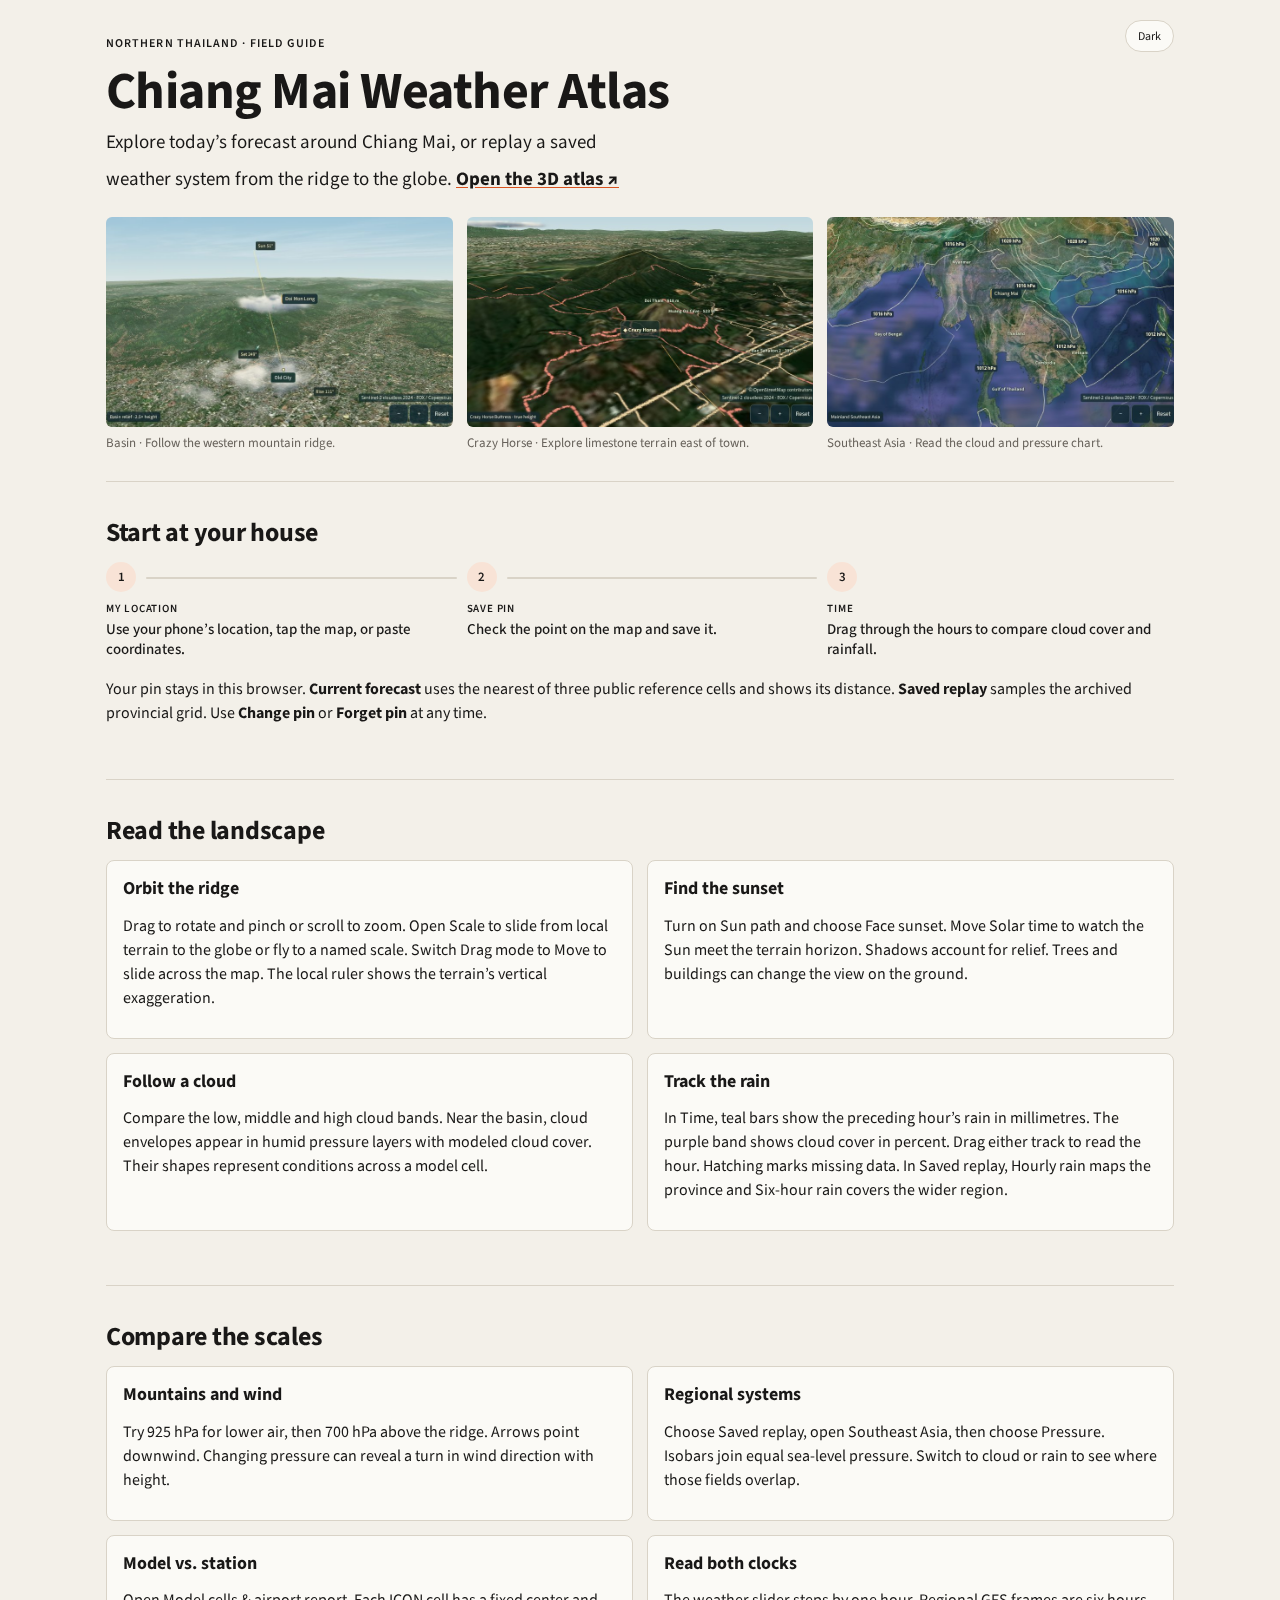
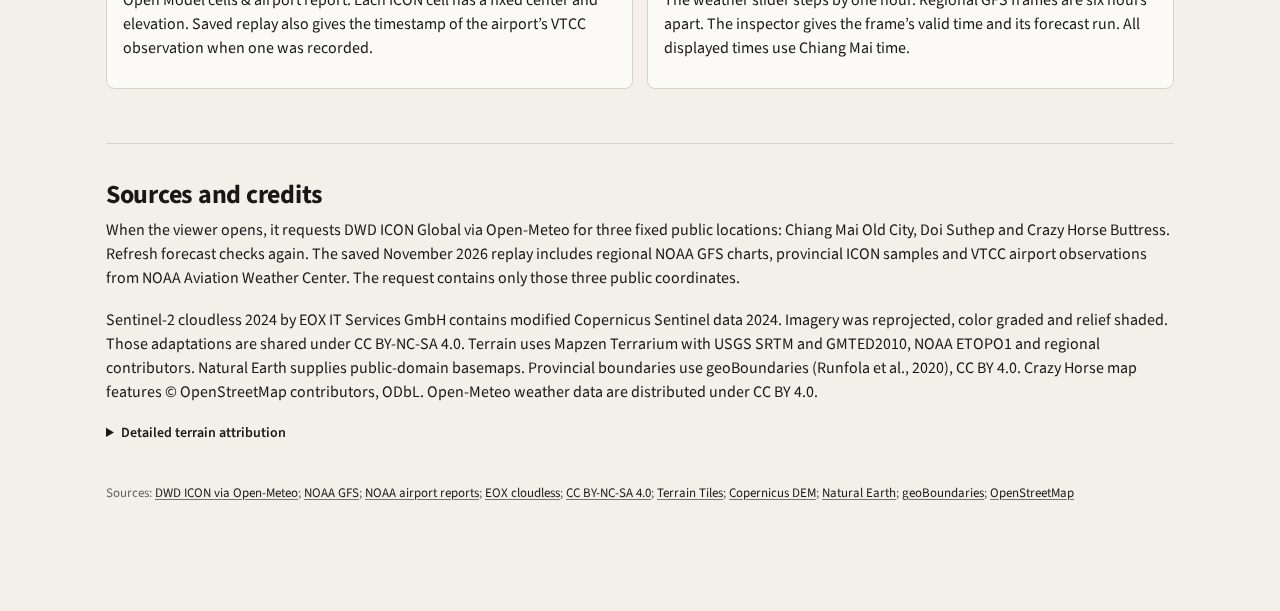
==== commit df25fcc1: "Fly or slide between map scales while keeping the selected location" ====
--- a/index.html
+++ b/index.html
@@ -181,7 +181,7 @@
 .gallery-pick-opt:has(input:checked){border-color:var(--good);background:var(--goods);color:var(--good)}
 .gallery-rec{font-size:13px;color:var(--mut);margin:8px 0 0}
 .gallery-pick-note{display:block;width:100%;margin-top:8px;background:var(--bg);color:var(--ink);border:1px solid var(--hair);border-radius:8px;padding:9px;font-size:14px;resize:vertical;min-height:44px;max-height:120px}
-</style><link rel="stylesheet" href="observatory/friends.css?v=c3d98288d8d1"><script>
+</style><link rel="stylesheet" href="observatory/friends.css?v=a6f623b32f77"><script>
 if (location.protocol === 'https:' || location.protocol === 'http:') {
   const phone = matchMedia('(max-width: 840px), (max-height: 520px) and (pointer: coarse)');
   if (phone.matches && !location.hash) location.replace('observatory.html' + location.search);
@@ -190,7 +190,7 @@
 <section class="block section"><h2>Start at your house</h2><div class="block flow"><ol class="flow-row"><li class="node tone-accent"><span class="step">1</span><span class="body"><span class="k">My location</span><span class="v">Use your phone’s location, tap the map, or paste coordinates.</span></span></li><li class="node tone-accent"><span class="step">2</span><span class="body"><span class="k">Save pin</span><span class="v">Check the point on the map and save it.</span></span></li><li class="node tone-accent"><span class="step">3</span><span class="body"><span class="k">Time</span><span class="v">Drag through the hours to compare cloud cover and rainfall.</span></span></li></ol></div>
 <div class="block text"><div class="tone-accent size-normal"><p class="">Your pin stays in this browser. <b>Current forecast</b> uses the nearest of three public reference cells and shows its distance. <b>Saved replay</b> samples the archived provincial grid. Use <b>Change pin</b> or <b>Forget pin</b> at any time.</p></div></div>
 </section>
-<section class="block section"><h2>Read the landscape</h2><div class="block cards"><div class="card-grid compact cols-2"><article class="card"><div class="chead"><h3>Orbit the ridge</h3><div class="meta"></div></div><p class="">Drag to rotate and scroll or pinch to zoom. Switch Drag mode to Move to slide across the map. At local scale the ruler shows the terrain’s vertical exaggeration.</p></article><article class="card"><div class="chead"><h3>Find the sunset</h3><div class="meta"></div></div><p class="">Turn on Sun path and choose Face sunset. Move Solar time to watch the Sun meet the terrain horizon. Shadows account for relief. Trees and buildings can change the view on the ground.</p></article><article class="card"><div class="chead"><h3>Follow a cloud</h3><div class="meta"></div></div><p class="">Compare the low, middle and high cloud bands. Near the basin, cloud envelopes appear in humid pressure layers with modeled cloud cover. Their shapes represent conditions across a model cell.</p></article><article class="card"><div class="chead"><h3>Track the rain</h3><div class="meta"></div></div><p class="">In Time, teal bars show the preceding hour’s rain in millimetres. The purple band shows cloud cover in percent. Drag either track to read the hour. Hatching marks missing data. In Saved replay, Hourly rain maps the province and Six-hour rain covers the wider region.</p></article></div></div>
+<section class="block section"><h2>Read the landscape</h2><div class="block cards"><div class="card-grid compact cols-2"><article class="card"><div class="chead"><h3>Orbit the ridge</h3><div class="meta"></div></div><p class="">Drag to rotate and pinch or scroll to zoom. Open Scale to slide from local terrain to the globe or fly to a named scale. Switch Drag mode to Move to slide across the map. The local ruler shows the terrain’s vertical exaggeration.</p></article><article class="card"><div class="chead"><h3>Find the sunset</h3><div class="meta"></div></div><p class="">Turn on Sun path and choose Face sunset. Move Solar time to watch the Sun meet the terrain horizon. Shadows account for relief. Trees and buildings can change the view on the ground.</p></article><article class="card"><div class="chead"><h3>Follow a cloud</h3><div class="meta"></div></div><p class="">Compare the low, middle and high cloud bands. Near the basin, cloud envelopes appear in humid pressure layers with modeled cloud cover. Their shapes represent conditions across a model cell.</p></article><article class="card"><div class="chead"><h3>Track the rain</h3><div class="meta"></div></div><p class="">In Time, teal bars show the preceding hour’s rain in millimetres. The purple band shows cloud cover in percent. Drag either track to read the hour. Hatching marks missing data. In Saved replay, Hourly rain maps the province and Six-hour rain covers the wider region.</p></article></div></div>
 </section>
 <section class="block section"><h2>Compare the scales</h2><div class="block cards"><div class="card-grid compact cols-2"><article class="card"><div class="chead"><h3>Mountains and wind</h3><div class="meta"></div></div><p class="">Try 925 hPa for lower air, then 700 hPa above the ridge. Arrows point downwind. Changing pressure can reveal a turn in wind direction with height.</p></article><article class="card"><div class="chead"><h3>Regional systems</h3><div class="meta"></div></div><p class="">Choose Saved replay, open Southeast Asia, then choose Pressure. Isobars join equal sea-level pressure. Switch to cloud or rain to see where those fields overlap.</p></article><article class="card"><div class="chead"><h3>Model vs. station</h3><div class="meta"></div></div><p class="">Open Model cells &amp; airport report. Each ICON cell has a fixed center and elevation. Saved replay also gives the timestamp of the airport’s VTCC observation when one was recorded.</p></article><article class="card"><div class="chead"><h3>Read both clocks</h3><div class="meta"></div></div><p class="">The weather slider steps by one hour. Regional GFS frames are six hours apart. The inspector gives the frame’s valid time and its forecast run. All displayed times use Chiang Mai time.</p></article></div></div>
 </section>
--- a/observatory/friends.css
+++ b/observatory/friends.css
@@ -197,6 +197,75 @@
   #map-weather{display:block;color:#dce7d8;font-size:.77rem;font-weight:560}
 }
 @media(max-width:840px),(max-height:520px) and (pointer:coarse){
-  .explorer[data-sheet-open] :is(#map-time,#map-weather){display:none}
+  .explorer:is([data-sheet-open],[data-scale-open]) :is(#map-time,#map-weather){display:none}
   #weather-track{margin-top:.4rem}
 }
+
+#scale-control{
+  --scale-progress:6%;position:absolute;left:10px;top:10px;z-index:3;
+  max-width:calc(100% - 20px);font-family:var(--font);line-height:1.2;color:#f3f2df;
+}
+#scale-trigger,#scale-popover{
+  background:#192c2a;border:1px solid #788b7d;box-shadow:0 2px 10px #07171442;color:#f2f1e2;
+}
+#scale-trigger{
+  display:flex;align-items:center;gap:.38rem;min-height:44px;padding:.4rem .63rem;border-radius:10px;
+  font:560 .85rem/1.12 var(--font);text-align:left;
+}
+#scale-trigger>.atlas-icon{width:1.12rem;height:1.12rem;color:#ead7a5}
+#scale-trigger>span{color:#c1cfc4}
+#scale-trigger strong{font-weight:650}
+#scale-trigger>.scale-chevron{width:.78rem;height:.78rem;color:#d5dfd4;stroke-width:2}
+#scale-trigger[aria-expanded=true]>.scale-chevron{transform:rotate(180deg)}
+#scale-trigger:focus-visible,#scale-popover :focus-visible{outline:3px solid #f6d28c;outline-offset:-3px}
+#scale-popover{
+  position:absolute;left:0;top:calc(100% + 4px);width:min(20.75rem,calc(100vw - 24px));border-radius:12px;
+  padding:.3rem .38rem .38rem;color-scheme:dark;container-type:inline-size;
+}
+.scale-rail{padding:0 .48rem}
+#map-scale{
+  display:block;width:100%;height:44px;padding:0;margin:0;appearance:none;-webkit-appearance:none;
+  background:transparent;cursor:ew-resize;touch-action:pan-y;accent-color:#edd5a0;
+}
+#map-scale::-webkit-slider-runnable-track{
+  height:5px;border-radius:5px;background:linear-gradient(to right,#edd5a0 var(--scale-progress),#61756a var(--scale-progress));
+}
+#map-scale::-moz-range-track{
+  height:5px;border-radius:5px;background:linear-gradient(to right,#edd5a0 var(--scale-progress),#61756a var(--scale-progress));
+}
+#map-scale::-webkit-slider-thumb{
+  width:20px;height:20px;margin-top:-7.5px;appearance:none;-webkit-appearance:none;border:2px solid #fae5b4;
+  border-radius:50%;background:#345245;box-shadow:0 0 0 2px #192c2a;
+}
+#map-scale::-moz-range-thumb{
+  width:16px;height:16px;border:2px solid #fae5b4;border-radius:50%;background:#345245;box-shadow:0 0 0 2px #192c2a;
+}
+.scale-stops{display:grid;grid-template-columns:repeat(4,minmax(0,1fr));gap:3px}
+#scale-popover button{
+  min-height:44px;min-width:0;padding:.25rem .1rem;border:1px solid #4f6458;border-radius:6px;
+  color:#dfe7d9;background:#243b34;font:580 .8rem/1.12 var(--font);overflow-wrap:anywhere;
+}
+#scale-popover button[aria-pressed=true]{background:#3a5342;border-color:#99ad8a;color:#f8e8b7}
+@media(max-width:840px),(max-height:520px) and (pointer:coarse){
+  #scale-control{left:var(--left);top:calc(var(--top) + var(--mast-height) + 5px)}
+  #scale-popover{width:min(20.75rem,calc(100vw - var(--left) - var(--right)));max-height:calc(100dvh - var(--console-top) - var(--top) - var(--mast-height) - 58px);overflow:auto;overscroll-behavior:contain}
+  .explorer[data-sheet-open] #scale-control{visibility:hidden}
+}
+@media(max-height:520px) and (min-aspect-ratio:13/10) and (max-width:840px),(max-height:520px) and (min-aspect-ratio:13/10) and (pointer:coarse){
+  #scale-popover{max-height:calc(100dvh - var(--top) - var(--mast-height) - var(--bottom) - 56px);width:min(20.75rem,calc(100vw - var(--left) - var(--right) - var(--console-width) - 8px))}
+}
+@container (max-width:16.8rem){
+  .scale-stops{grid-template-columns:repeat(2,minmax(0,1fr))}
+}
+@media(forced-colors:active){
+  #map-scale{appearance:auto}
+  #map-scale::-webkit-slider-thumb{appearance:auto}
+}
+@media(max-width:390px) and (max-height:620px) and (orientation:portrait){
+  .explorer[data-scale-open] #orbit .aw .aw-btm{display:flex}
+  .explorer[data-scale-open] #orbit .aw-btm button{border:0;border-inline-start:1px solid var(--hud-line)}
+  .explorer[data-scale-open] #orbit .aw-btm button:first-child{border:0}
+  .explorer[data-scale-open] #orbit .aw .aw-ruler{max-width:calc(100% - var(--left) - var(--right) - 145px)}
+  .explorer[data-scale-open] #orbit .aw .aw-credit{bottom:calc(var(--console-top) + 58px)}
+  .explorer[data-scale-open] #orbit .aw .aw-credit[style]{bottom:calc(var(--console-top) + 58px + 1.1rem)!important}
+}
